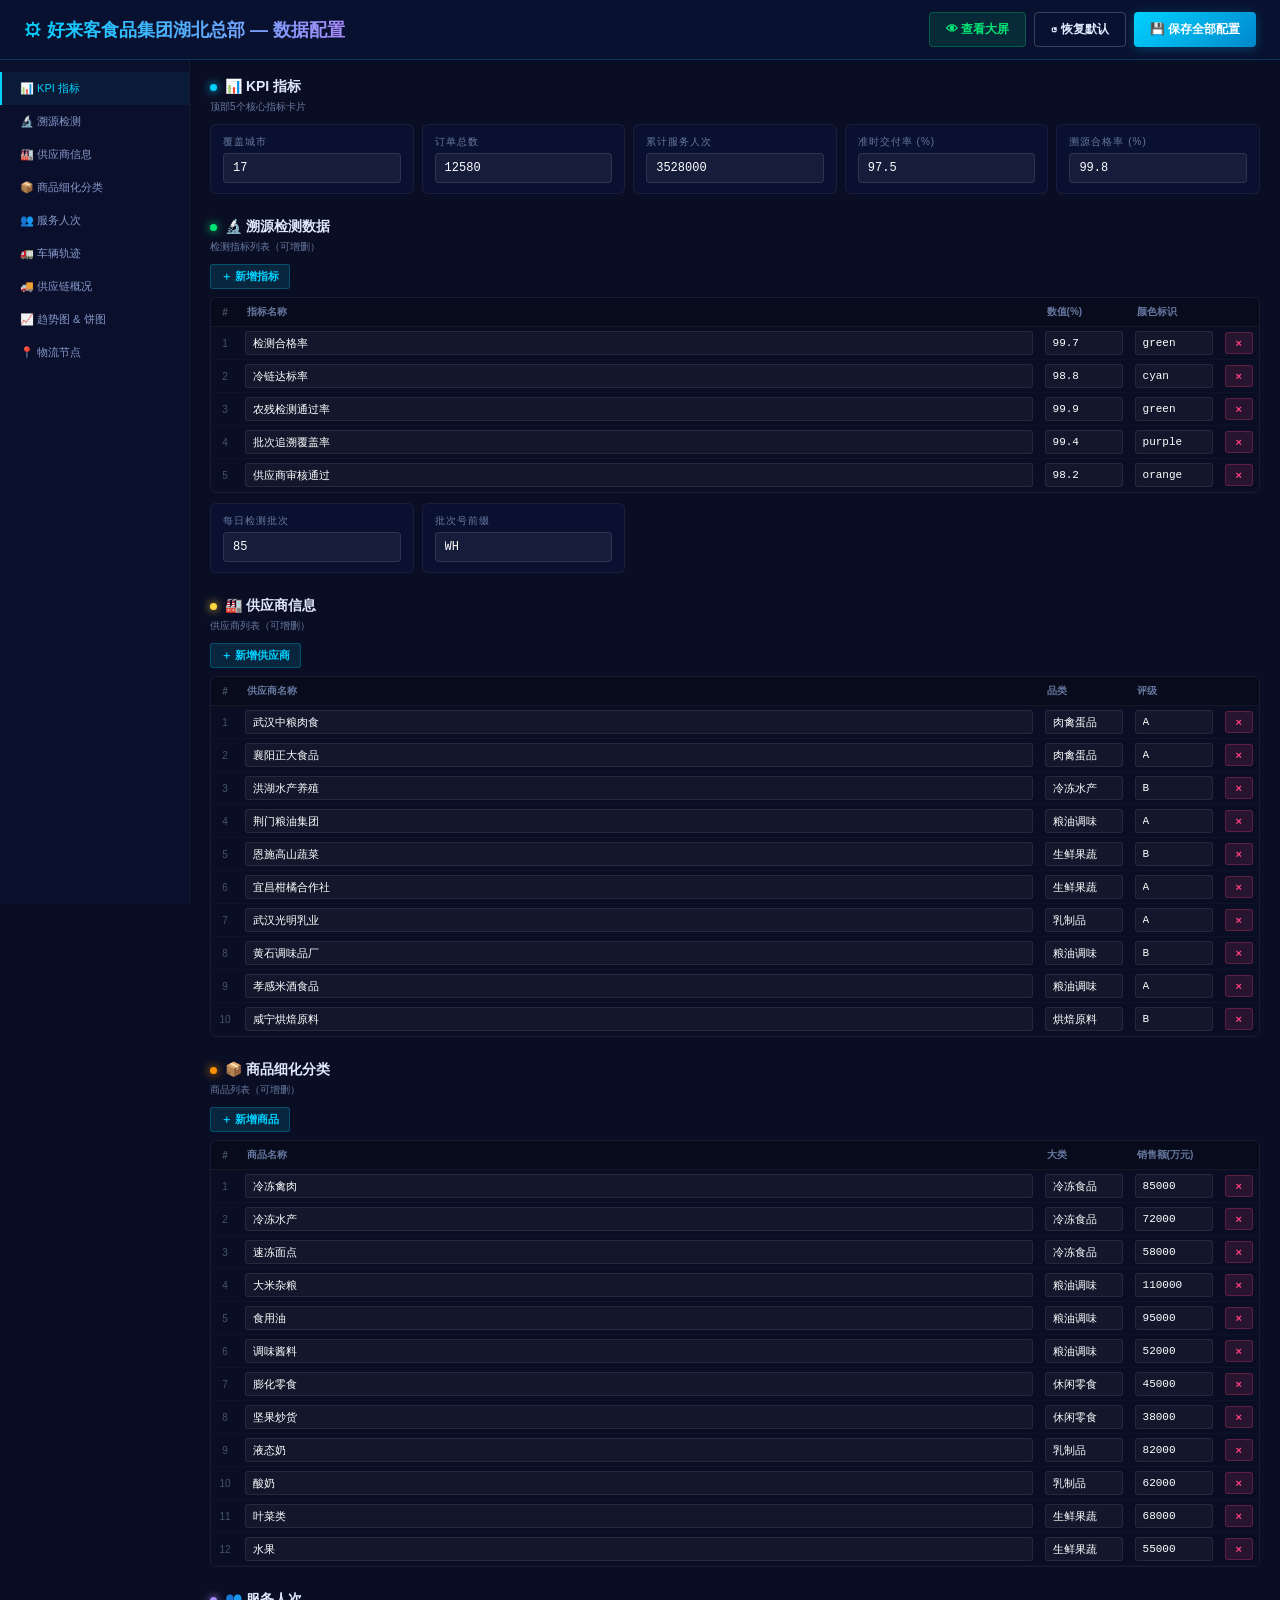
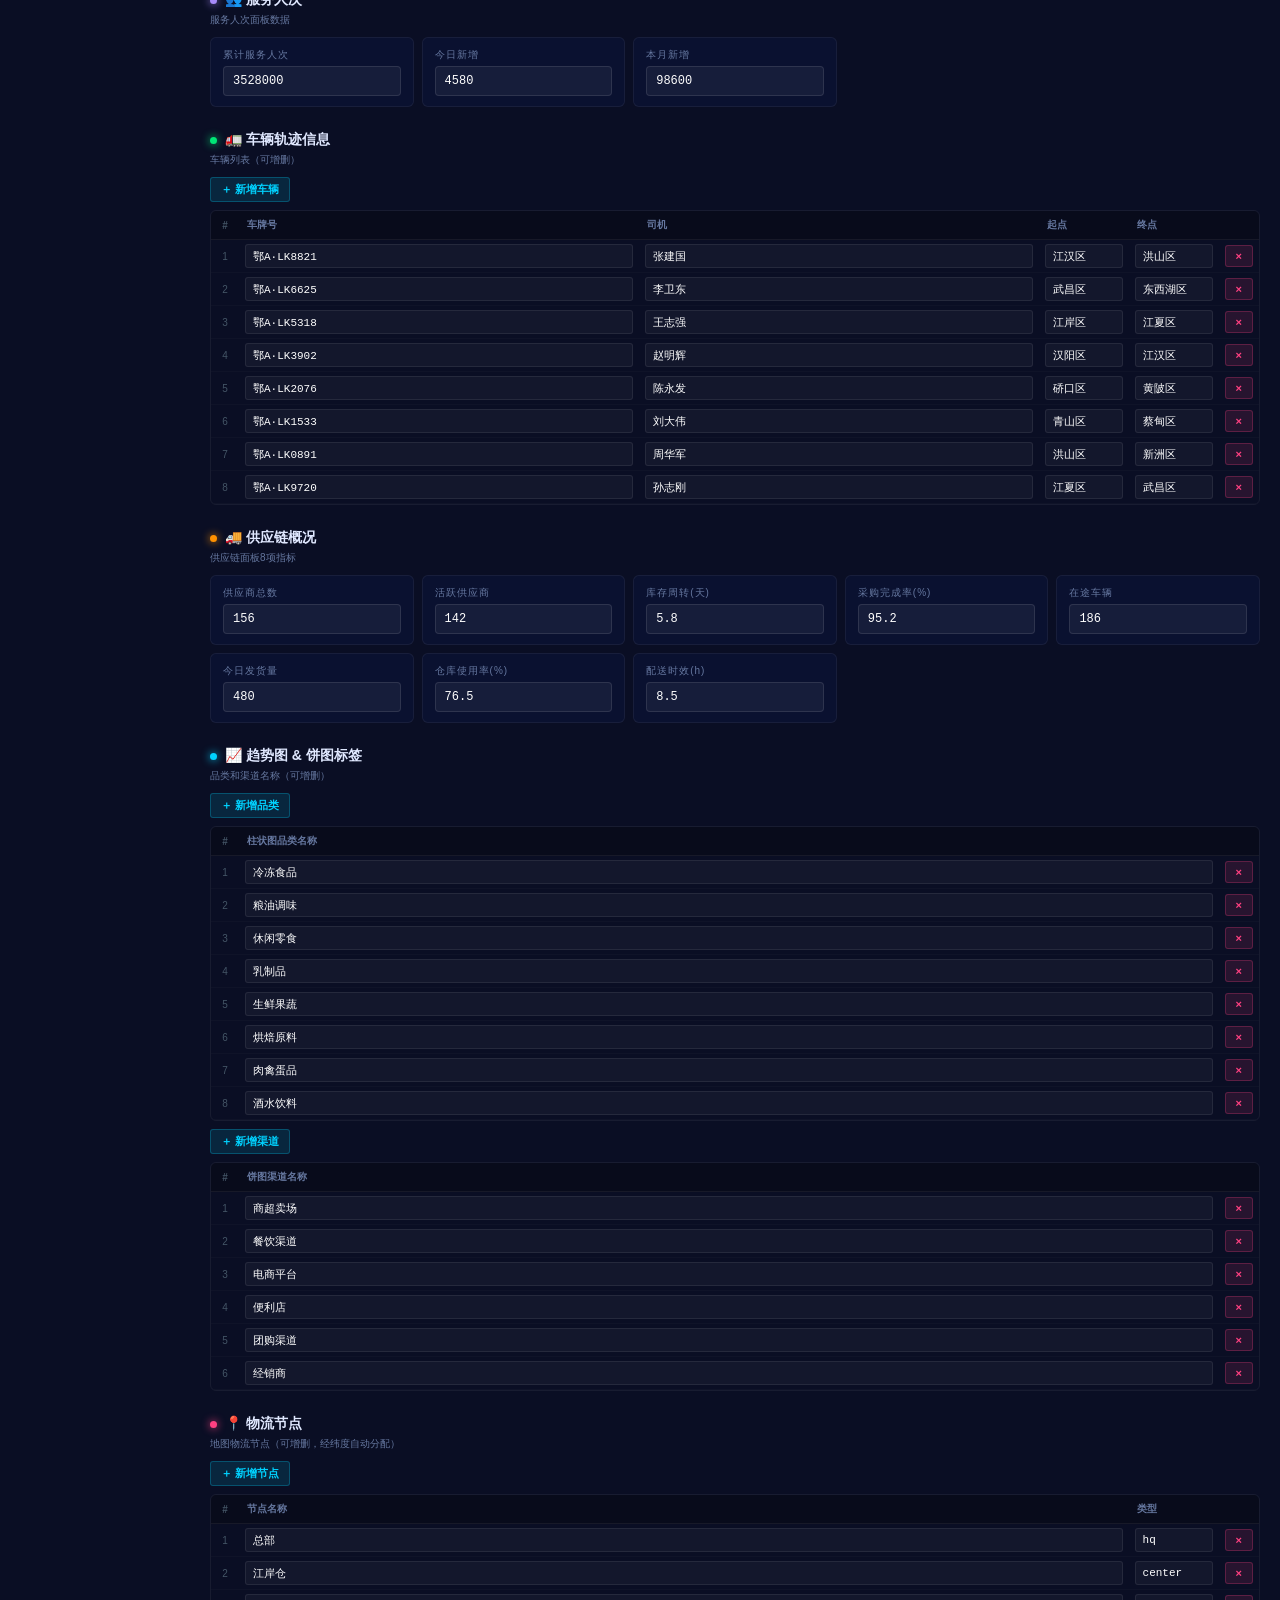
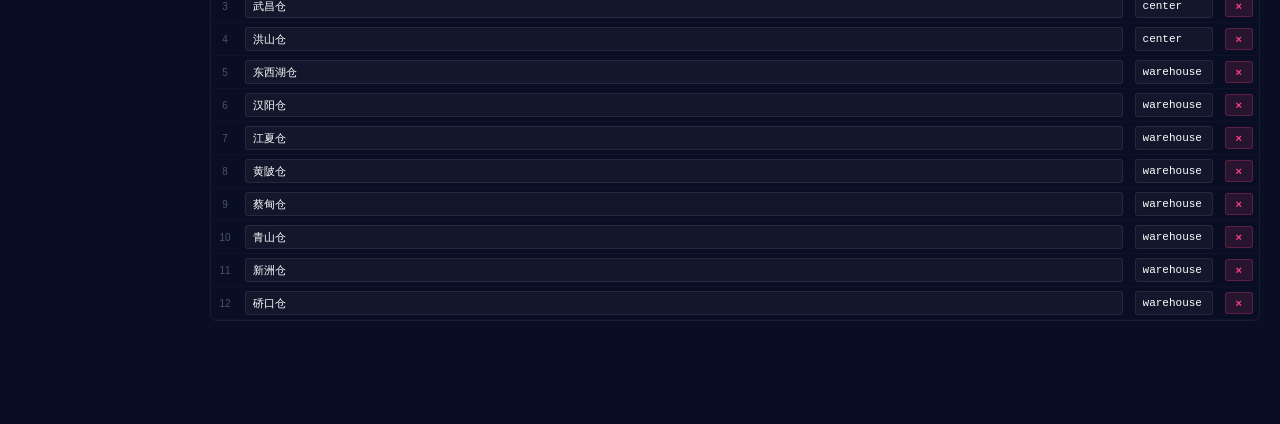
==== admin.html @ ce859909 "deploy" ====
<!DOCTYPE html>
<html lang="zh-CN">
<head>
<meta charset="UTF-8"><title>后台配置 - 好来客食品集团大屏</title>
<style>
*{margin:0;padding:0;box-sizing:border-box}
body{font-family:'Microsoft YaHei',sans-serif;background:#0a0e24;color:#e0e8ff;min-height:100vh}
.topbar{position:sticky;top:0;z-index:100;background:rgba(10,18,50,0.95);border-bottom:1px solid rgba(0,210,255,0.2);padding:12px 24px;display:flex;align-items:center;justify-content:space-between;backdrop-filter:blur(12px)}
.topbar h1{font-size:18px;background:linear-gradient(90deg,#00d2ff,#a78bfa);-webkit-background-clip:text;-webkit-text-fill-color:transparent}
.topbar .btns{display:flex;gap:8px}
.btn{padding:8px 16px;border-radius:4px;border:none;cursor:pointer;font-size:12px;font-weight:600;transition:all 0.2s}
.btn:hover{opacity:0.85}
.btn-save{background:linear-gradient(135deg,#00d2ff,#0088cc);color:#fff;box-shadow:0 2px 12px rgba(0,210,255,0.25)}
.btn-outline{background:transparent;color:#e0e8ff;border:1px solid rgba(255,255,255,0.2)}
.btn-green{background:rgba(0,230,118,0.12);color:#00e676;border:1px solid rgba(0,230,118,0.25)}
.btn-sm{padding:4px 10px;font-size:11px;border-radius:3px;cursor:pointer;border:none;font-weight:600;transition:all 0.15s}
.btn-add{background:rgba(0,210,255,0.12);color:#00d2ff;border:1px solid rgba(0,210,255,0.25)}
.btn-del{background:rgba(255,64,129,0.12);color:#ff4081;border:1px solid rgba(255,64,129,0.25)}
.btn-add:hover{background:rgba(0,210,255,0.22)}
.btn-del:hover{background:rgba(255,64,129,0.22)}
.layout{display:flex;max-width:1300px;margin:0 auto;min-height:calc(100vh - 56px)}
.sidebar{width:190px;flex-shrink:0;background:rgba(10,18,50,0.5);border-right:1px solid rgba(255,255,255,0.05);padding:12px 0;position:sticky;top:56px;height:calc(100vh - 56px);overflow-y:auto}
.sidebar .nav-item{display:block;padding:9px 18px;font-size:11px;color:#8899cc;cursor:pointer;border-left:2px solid transparent;transition:all 0.2s}
.sidebar .nav-item:hover{color:#e0e8ff;background:rgba(255,255,255,0.03)}
.sidebar .nav-item.active{color:#00d2ff;border-left-color:#00d2ff;background:rgba(0,210,255,0.06)}
.content{flex:1;padding:18px 20px;min-width:0}
.sec{margin-bottom:24px}
.sec-title{font-size:14px;font-weight:700;margin-bottom:4px;display:flex;align-items:center;gap:8px}
.sec-title .dot{width:7px;height:7px;border-radius:50%;flex-shrink:0}
.sec-desc{font-size:10px;color:#6678a0;margin-bottom:10px}
.sec-actions{margin-bottom:8px}
/* 卡片 */
.card-grid{display:grid;grid-template-columns:repeat(auto-fill,minmax(190px,1fr));gap:8px}
.card{background:rgba(10,20,60,0.5);border:1px solid rgba(255,255,255,0.06);border-radius:6px;padding:10px 12px}
.card label{display:block;font-size:10px;color:#6678a0;margin-bottom:4px;letter-spacing:1px}
.card input{width:100%;background:rgba(255,255,255,0.05);border:1px solid rgba(255,255,255,0.1);border-radius:4px;padding:7px 9px;color:#fff;font-size:12px;font-family:Consolas,monospace;outline:none}
.card input:focus{border-color:#00d2ff;box-shadow:0 0 0 2px rgba(0,210,255,0.1)}
/* 表格 */
.tbl-wrap{border:1px solid rgba(255,255,255,0.06);border-radius:6px;overflow:hidden}
.tbl{width:100%;border-collapse:collapse;font-size:12px}
.tbl thead th{text-align:left;padding:7px 8px;font-size:10px;font-weight:600;color:#6678a0;background:rgba(0,0,0,0.25);border-bottom:1px solid rgba(255,255,255,0.06)}
.tbl td{padding:4px 6px;border-bottom:1px solid rgba(255,255,255,0.02)}
.tbl tr:hover td{background:rgba(0,210,255,0.03)}
.tbl input{width:100%;background:rgba(255,255,255,0.04);border:1px solid rgba(255,255,255,0.08);border-radius:3px;padding:5px 7px;color:#fff;font-size:11px;font-family:Consolas,monospace;outline:none}
.tbl input:focus{border-color:#00d2ff}
.tbl .idx{width:28px;color:#445566;font-size:10px;text-align:center}
.tbl .act{width:36px;text-align:center}
.tbl .narrow{width:90px}
/* Toast */
.toast{position:fixed;top:20px;right:20px;background:#00e676;color:#070b24;padding:14px 22px;border-radius:8px;font-weight:700;font-size:13px;z-index:999;display:none;box-shadow:0 4px 24px rgba(0,230,118,0.3)}
.toast.show{display:block}
</style>
</head>
<body>

<header class="topbar">
  <h1>⚙ 好来客食品集团湖北总部 — 数据配置</h1>
  <div class="btns">
    <button class="btn btn-green" onclick="window.open('index.html')">👁 查看大屏</button>
    <button class="btn btn-outline" id="btnReset">↺ 恢复默认</button>
    <button class="btn btn-save" id="btnSave">💾 保存全部配置</button>
  </div>
</header>

<div class="layout">
  <nav class="sidebar" id="sidebar">
    <a class="nav-item active" data-target="sec-kpi">📊 KPI 指标</a>
    <a class="nav-item" data-target="sec-trace">🔬 溯源检测</a>
    <a class="nav-item" data-target="sec-supplier">🏭 供应商信息</a>
    <a class="nav-item" data-target="sec-product">📦 商品细化分类</a>
    <a class="nav-item" data-target="sec-service">👥 服务人次</a>
    <a class="nav-item" data-target="sec-vehicle">🚛 车辆轨迹</a>
    <a class="nav-item" data-target="sec-supply">🚚 供应链概况</a>
    <a class="nav-item" data-target="sec-chart">📈 趋势图 & 饼图</a>
    <a class="nav-item" data-target="sec-hubs">📍 物流节点</a>
  </nav>

  <main class="content">
    <!-- KPI: cards -->
    <div class="sec" id="sec-kpi"><div class="sec-title"><span class="dot" style="background:#00d2ff;box-shadow:0 0 8px #00d2ff"></span>📊 KPI 指标</div><div class="sec-desc">顶部5个核心指标卡片</div><div class="card-grid" id="f_kpi"></div></div>

    <!-- 溯源检测: cards + table -->
    <div class="sec" id="sec-trace"><div class="sec-title"><span class="dot" style="background:#00e676;box-shadow:0 0 8px #00e676"></span>🔬 溯源检测数据</div><div class="sec-desc">检测指标列表（可增删）</div><div class="sec-actions"><button class="btn-sm btn-add" onclick="addRow('trace_tbl','trace')">＋ 新增指标</button></div><div class="tbl-wrap"><table class="tbl"><thead><tr><th class="idx">#</th><th>指标名称</th><th class="narrow">数值(%)</th><th class="narrow">颜色标识</th><th class="act"></th></tr></thead><tbody id="trace_tbl"></tbody></table></div><div class="card-grid" style="margin-top:10px" id="f_trace_extra"></div></div>

    <!-- 供应商: table -->
    <div class="sec" id="sec-supplier"><div class="sec-title"><span class="dot" style="background:#ffd740;box-shadow:0 0 8px #ffd740"></span>🏭 供应商信息</div><div class="sec-desc">供应商列表（可增删）</div><div class="sec-actions"><button class="btn-sm btn-add" onclick="addRow('supplier_tbl','supplier')">＋ 新增供应商</button></div><div class="tbl-wrap"><table class="tbl"><thead><tr><th class="idx">#</th><th>供应商名称</th><th class="narrow">品类</th><th class="narrow">评级</th><th class="act"></th></tr></thead><tbody id="supplier_tbl"></tbody></table></div></div>

    <!-- 商品细化: table -->
    <div class="sec" id="sec-product"><div class="sec-title"><span class="dot" style="background:#ff9100;box-shadow:0 0 8px #ff9100"></span>📦 商品细化分类</div><div class="sec-desc">商品列表（可增删）</div><div class="sec-actions"><button class="btn-sm btn-add" onclick="addRow('product_tbl','product')">＋ 新增商品</button></div><div class="tbl-wrap"><table class="tbl"><thead><tr><th class="idx">#</th><th>商品名称</th><th class="narrow">大类</th><th class="narrow">销售额(万元)</th><th class="act"></th></tr></thead><tbody id="product_tbl"></tbody></table></div></div>

    <!-- 服务人次: cards -->
    <div class="sec" id="sec-service"><div class="sec-title"><span class="dot" style="background:#a78bfa;box-shadow:0 0 8px #a78bfa"></span>👥 服务人次</div><div class="sec-desc">服务人次面板数据</div><div class="card-grid" id="f_service"></div></div>

    <!-- 车辆轨迹: table -->
    <div class="sec" id="sec-vehicle"><div class="sec-title"><span class="dot" style="background:#00e676;box-shadow:0 0 8px #00e676"></span>🚛 车辆轨迹信息</div><div class="sec-desc">车辆列表（可增删）</div><div class="sec-actions"><button class="btn-sm btn-add" onclick="addRow('vehicle_tbl','vehicle')">＋ 新增车辆</button></div><div class="tbl-wrap"><table class="tbl"><thead><tr><th class="idx">#</th><th>车牌号</th><th>司机</th><th class="narrow">起点</th><th class="narrow">终点</th><th class="act"></th></tr></thead><tbody id="vehicle_tbl"></tbody></table></div></div>

    <!-- 供应链: cards -->
    <div class="sec" id="sec-supply"><div class="sec-title"><span class="dot" style="background:#ff9100;box-shadow:0 0 8px #ff9100"></span>🚚 供应链概况</div><div class="sec-desc">供应链面板8项指标</div><div class="card-grid" id="f_supply"></div></div>

    <!-- 图表标签: table -->
    <div class="sec" id="sec-chart"><div class="sec-title"><span class="dot" style="background:#00d2ff;box-shadow:0 0 8px #00d2ff"></span>📈 趋势图 & 饼图标签</div><div class="sec-desc">品类和渠道名称（可增删）</div><div class="sec-actions"><button class="btn-sm btn-add" onclick="addRow('cat_tbl','cat')">＋ 新增品类</button></div><div class="tbl-wrap" style="margin-bottom:8px"><table class="tbl"><thead><tr><th class="idx">#</th><th>柱状图品类名称</th><th class="act"></th></tr></thead><tbody id="cat_tbl"></tbody></table></div><div class="sec-actions"><button class="btn-sm btn-add" onclick="addRow('chn_tbl','chn')">＋ 新增渠道</button></div><div class="tbl-wrap"><table class="tbl"><thead><tr><th class="idx">#</th><th>饼图渠道名称</th><th class="act"></th></tr></thead><tbody id="chn_tbl"></tbody></table></div></div>

    <!-- 物流节点: table -->
    <div class="sec" id="sec-hubs"><div class="sec-title"><span class="dot" style="background:#ff4081;box-shadow:0 0 8px #ff4081"></span>📍 物流节点</div><div class="sec-desc">地图物流节点（可增删，经纬度自动分配）</div><div class="sec-actions"><button class="btn-sm btn-add" onclick="addRow('hub_tbl','hub')">＋ 新增节点</button></div><div class="tbl-wrap"><table class="tbl"><thead><tr><th class="idx">#</th><th>节点名称</th><th class="narrow">类型</th><th class="act"></th></tr></thead><tbody id="hub_tbl"></tbody></table></div></div>
  </main>
</div>

<div class="toast" id="toast"></div>

<script>
(function(){
/* ===== 数据加载 ===== */
function loadCfg(){try{return JSON.parse(localStorage.getItem('dashboard_config'))||{};}catch(e){return{};}}
function saveCfg(cfg){localStorage.setItem('dashboard_config',JSON.stringify(cfg));}
function arrCfg(key,fallback){var c=loadCfg();return(c[key]&&Array.isArray(c[key])&&c[key].length>0)?c[key]:fallback;}

var D = {
  suppliers:[
    {name:'武汉中粮肉食',cat:'肉禽蛋品',rating:'A'},{name:'襄阳正大食品',cat:'肉禽蛋品',rating:'A'},{name:'洪湖水产养殖',cat:'冷冻水产',rating:'B'},{name:'荆门粮油集团',cat:'粮油调味',rating:'A'},{name:'恩施高山蔬菜',cat:'生鲜果蔬',rating:'B'},{name:'宜昌柑橘合作社',cat:'生鲜果蔬',rating:'A'},{name:'武汉光明乳业',cat:'乳制品',rating:'A'},{name:'黄石调味品厂',cat:'粮油调味',rating:'B'},{name:'孝感米酒食品',cat:'粮油调味',rating:'A'},{name:'咸宁烘焙原料',cat:'烘焙原料',rating:'B'}
  ],
  products:[
    {name:'冷冻禽肉',cat:'冷冻食品',val:85000},{name:'冷冻水产',cat:'冷冻食品',val:72000},{name:'速冻面点',cat:'冷冻食品',val:58000},{name:'大米杂粮',cat:'粮油调味',val:110000},{name:'食用油',cat:'粮油调味',val:95000},{name:'调味酱料',cat:'粮油调味',val:52000},{name:'膨化零食',cat:'休闲零食',val:45000},{name:'坚果炒货',cat:'休闲零食',val:38000},{name:'液态奶',cat:'乳制品',val:82000},{name:'酸奶',cat:'乳制品',val:62000},{name:'叶菜类',cat:'生鲜果蔬',val:68000},{name:'水果',cat:'生鲜果蔬',val:55000}
  ],
  vehicles:[
    {plate:'鄂A·LK8821',driver:'张建国',from:'江汉区',to:'洪山区'},{plate:'鄂A·LK6625',driver:'李卫东',from:'武昌区',to:'东西湖区'},{plate:'鄂A·LK5318',driver:'王志强',from:'江岸区',to:'江夏区'},{plate:'鄂A·LK3902',driver:'赵明辉',from:'汉阳区',to:'江汉区'},{plate:'鄂A·LK2076',driver:'陈永发',from:'硚口区',to:'黄陂区'},{plate:'鄂A·LK1533',driver:'刘大伟',from:'青山区',to:'蔡甸区'},{plate:'鄂A·LK0891',driver:'周华军',from:'洪山区',to:'新洲区'},{plate:'鄂A·LK9720',driver:'孙志刚',from:'江夏区',to:'武昌区'}
  ],
  hubs:[
    {name:'总部',type:'hq'},{name:'江岸仓',type:'center'},{name:'武昌仓',type:'center'},{name:'洪山仓',type:'center'},{name:'东西湖仓',type:'warehouse'},{name:'汉阳仓',type:'warehouse'},{name:'江夏仓',type:'warehouse'},{name:'黄陂仓',type:'warehouse'},{name:'蔡甸仓',type:'warehouse'},{name:'青山仓',type:'warehouse'},{name:'新洲仓',type:'warehouse'},{name:'硚口仓',type:'warehouse'}
  ],
  trace_items:[
    {label:'检测合格率',val:99.7,color:'green'},{label:'冷链达标率',val:98.8,color:'cyan'},{label:'农残检测通过率',val:99.9,color:'green'},{label:'批次追溯覆盖率',val:99.4,color:'purple'},{label:'供应商审核通过',val:98.2,color:'orange'}
  ],
  chart_cats:['冷冻食品','粮油调味','休闲零食','乳制品','生鲜果蔬','烘焙原料','肉禽蛋品','酒水饮料'],
  chart_chns:['商超卖场','餐饮渠道','电商平台','便利店','团购渠道','经销商']
};

function gv(key,fallback){var c=loadCfg();return(c[key]!==undefined&&c[key]!==null)?c[key]:fallback;}

/* ===== 渲染辅助 ===== */
function card(label,key,fallback){return'<div class="card"><label>'+label+'</label><input id="cf_'+key+'" value="'+String(gv(key,fallback)).replace(/"/g,'&quot;')+'"></div>';}
function tinp(value){return'<input value="'+String(value||'').replace(/"/g,'&quot;')+'">';}
function delBtn(tblId){return'<button class="btn-sm btn-del" onclick="delRow(this,\''+tblId+'\')">×</button>';}

/* ===== 表格渲染 ===== */
function renderTbl(tblId, data, cols, keys, cfgKey, defaultData){
  var arr = arrCfg(cfgKey, defaultData);
  var h='';
  arr.forEach(function(row,i){
    h+='<tr>';
    h+='<td class="idx">'+(i+1)+'</td>';
    cols.forEach(function(c,j){
      h+='<td class="'+(c.cls||'')+'">'+tinp(row[keys[j]])+'</td>';
    });
    h+='<td class="act">'+delBtn(tblId)+'</td>';
    h+='</tr>';
  });
  document.getElementById(tblId).innerHTML=h||'<tr><td colspan="'+(cols.length+2)+'" style="text-align:center;color:#556688;padding:14px;">暂无数据，点击「＋ 新增」添加</td></tr>';
}

/* ===== 卡片渲染 ===== */
function renderCards(){
  var h='';h+=card('覆盖城市','kpi_cities',17);h+=card('订单总数','kpi_orders',12580);h+=card('累计服务人次','kpi_service',3528000);h+=card('准时交付率 (%)','kpi_rate',97.5);h+=card('溯源合格率 (%)','kpi_trace',99.80);
  document.getElementById('f_kpi').innerHTML=h;
  h='';h+=card('每日检测批次','tr_tests',85);h+=card('批次号前缀','tr_prefix','WH');
  document.getElementById('f_trace_extra').innerHTML=h;
  h='';h+=card('累计服务人次','svc_total',3528000);h+=card('今日新增','svc_today',4580);h+=card('本月新增','svc_month',98600);
  document.getElementById('f_service').innerHTML=h;
  h='';h+=card('供应商总数','sp_total',156);h+=card('活跃供应商','sp_active',142);h+=card('库存周转(天)','sp_turn',5.8);h+=card('采购完成率(%)','sp_proc',95.2);
  h+=card('在途车辆','sp_veh',186);h+=card('今日发货量','sp_ship',480);h+=card('仓库使用率(%)','sp_wh',76.5);h+=card('配送时效(h)','sp_del',8.5);
  document.getElementById('f_supply').innerHTML=h;
}

/* ===== 新增行 ===== */
var NEW_DEFAULTS = {
  trace: {label:'新指标',val:95,color:'cyan'},
  supplier: {name:'新供应商',cat:'未分类',rating:'B'},
  product: {name:'新商品',cat:'未分类',val:10000},
  vehicle: {plate:'鄂A·新车辆',driver:'司机',from:'武汉',to:'武汉'},
  hub: {name:'新节点',type:'warehouse'},
  cat: {name:'新品类'},
  chn: {name:'新渠道'}
};

function addRow(tblId, type){
  var arr = arrCfg(getCfgKey(tblId), []);
  var def = NEW_DEFAULTS[type] || {};
  arr.push(def);
  // 更新config
  var cfg = loadCfg();
  cfg[getCfgKey(tblId)] = arr;
  saveCfg(cfg);
  // 重渲染
  refreshAll();
}

function delRow(btn, tblId){
  var row = btn.closest('tr');
  var idx = Array.prototype.indexOf.call(row.parentNode.children, row);
  var arr = arrCfg(getCfgKey(tblId), []);
  if(idx>=0 && idx<arr.length) arr.splice(idx,1);
  var cfg = loadCfg();
  cfg[getCfgKey(tblId)] = arr;
  saveCfg(cfg);
  refreshAll();
}

function getCfgKey(tblId){
  var map = {
    trace_tbl:'trace_items', supplier_tbl:'suppliers', product_tbl:'products',
    vehicle_tbl:'vehicles', hub_tbl:'hubs', cat_tbl:'chart_cats', chn_tbl:'chart_chns'
  };
  return map[tblId]||tblId;
}

function refreshAll(){
  renderTbl('trace_tbl',null,[{cls:'wide'},{cls:'narrow'},{cls:'narrow'}],['label','val','color'],'trace_items',D.trace_items);
  renderTbl('supplier_tbl',null,[{cls:'wide'},{cls:'narrow'},{cls:'narrow'}],['name','cat','rating'],'suppliers',D.suppliers);
  renderTbl('product_tbl',null,[{cls:'wide'},{cls:'narrow'},{cls:'narrow'}],['name','cat','val'],'products',D.products);
  renderTbl('vehicle_tbl',null,[{cls:''},{cls:''},{cls:'narrow'},{cls:'narrow'}],['plate','driver','from','to'],'vehicles',D.vehicles);
  renderTbl('hub_tbl',null,[{cls:'wide'},{cls:'narrow'}],['name','type'],'hubs',D.hubs);
  // 简单字符串表格
  renderStrTbl('cat_tbl','chart_cats',D.chart_cats);
  renderStrTbl('chn_tbl','chart_chns',D.chart_chns);
  renderCards();
}

function renderStrTbl(tblId, cfgKey, defaultData){
  var arr = arrCfg(cfgKey, defaultData);
  var h='';
  arr.forEach(function(v,i){
    h+='<tr><td class="idx">'+(i+1)+'</td><td>'+tinp(v)+'</td><td class="act">'+delBtn(tblId)+'</td></tr>';
  });
  document.getElementById(tblId).innerHTML=h||'<tr><td colspan="3" style="text-align:center;color:#556688;padding:14px;">暂无数据</td></tr>';
}

/* ===== 保存 ===== */
function saveAll(){
  var cfg = loadCfg();

  // 简单字段（卡片）
  var fields = ['kpi_cities','kpi_orders','kpi_service','kpi_rate','kpi_trace','tr_tests','tr_prefix','svc_total','svc_today','svc_month','sp_total','sp_active','sp_turn','sp_proc','sp_veh','sp_ship','sp_wh','sp_del'];
  fields.forEach(function(k){
    var el = document.getElementById('cf_'+k);
    if(el){var v=el.value.trim();var n=Number(v);cfg[k]=(!isNaN(n)&&isFinite(n)&&v!=='')?n:v;}
  });

  // 数组表格
  function saveTbl(tblId, cfgKey, keys){
    var rows = document.getElementById(tblId).querySelectorAll('tbody tr');
    var arr = [];
    rows.forEach(function(row){
      var inputs = row.querySelectorAll('input');
      if(inputs.length === keys.length){
        var obj = {};
        keys.forEach(function(k,i){ var v=inputs[i].value.trim();var n=Number(v);obj[k]=(!isNaN(n)&&isFinite(n)&&v!=='')?n:v; });
        arr.push(obj);
      }
    });
    cfg[cfgKey] = arr;
  }

  function saveStrTbl(tblId, cfgKey){
    var rows = document.getElementById(tblId).querySelectorAll('tbody tr');
    var arr = [];
    rows.forEach(function(row){
      var inp = row.querySelector('input');
      if(inp && inp.value.trim()) arr.push(inp.value.trim());
    });
    cfg[cfgKey] = arr;
  }

  saveTbl('trace_tbl','trace_items',['label','val','color']);
  saveTbl('supplier_tbl','suppliers',['name','cat','rating']);
  saveTbl('product_tbl','products',['name','cat','val']);
  saveTbl('vehicle_tbl','vehicles',['plate','driver','from','to']);
  saveTbl('hub_tbl','hubs',['name','type']);
  saveStrTbl('cat_tbl','chart_cats');
  saveStrTbl('chn_tbl','chart_chns');

  saveCfg(cfg);
  var total = Object.keys(cfg).length;
  var t = document.getElementById('toast');
  t.textContent = '✅ 已保存 '+total+' 个配置项，刷新大屏即可生效';
  t.classList.add('show');
  setTimeout(function(){t.classList.remove('show');},3000);
}

function resetAll(){
  if(confirm('确认恢复全部默认配置？此操作不可撤销。')){localStorage.removeItem('dashboard_config');location.reload();}
}

/* ===== 侧栏导航 ===== */
document.querySelectorAll('.nav-item').forEach(function(el){
  el.addEventListener('click',function(e){
    e.preventDefault();
    document.querySelectorAll('.nav-item').forEach(function(n){n.classList.remove('active');});
    el.classList.add('active');
    var t=document.getElementById(el.getAttribute('data-target'));
    if(t)t.scrollIntoView({behavior:'smooth',block:'start'});
  });
});
window.addEventListener('scroll',function(){
  var cur='';
  document.querySelectorAll('.sec').forEach(function(s){if(window.scrollY>=s.offsetTop-100)cur=s.id;});
  document.querySelectorAll('.nav-item').forEach(function(n){n.classList.toggle('active',n.getAttribute('data-target')===cur);});
});

document.getElementById('btnSave').addEventListener('click',saveAll);
document.getElementById('btnReset').addEventListener('click',resetAll);

refreshAll();
})();
</script>
</body>
</html>
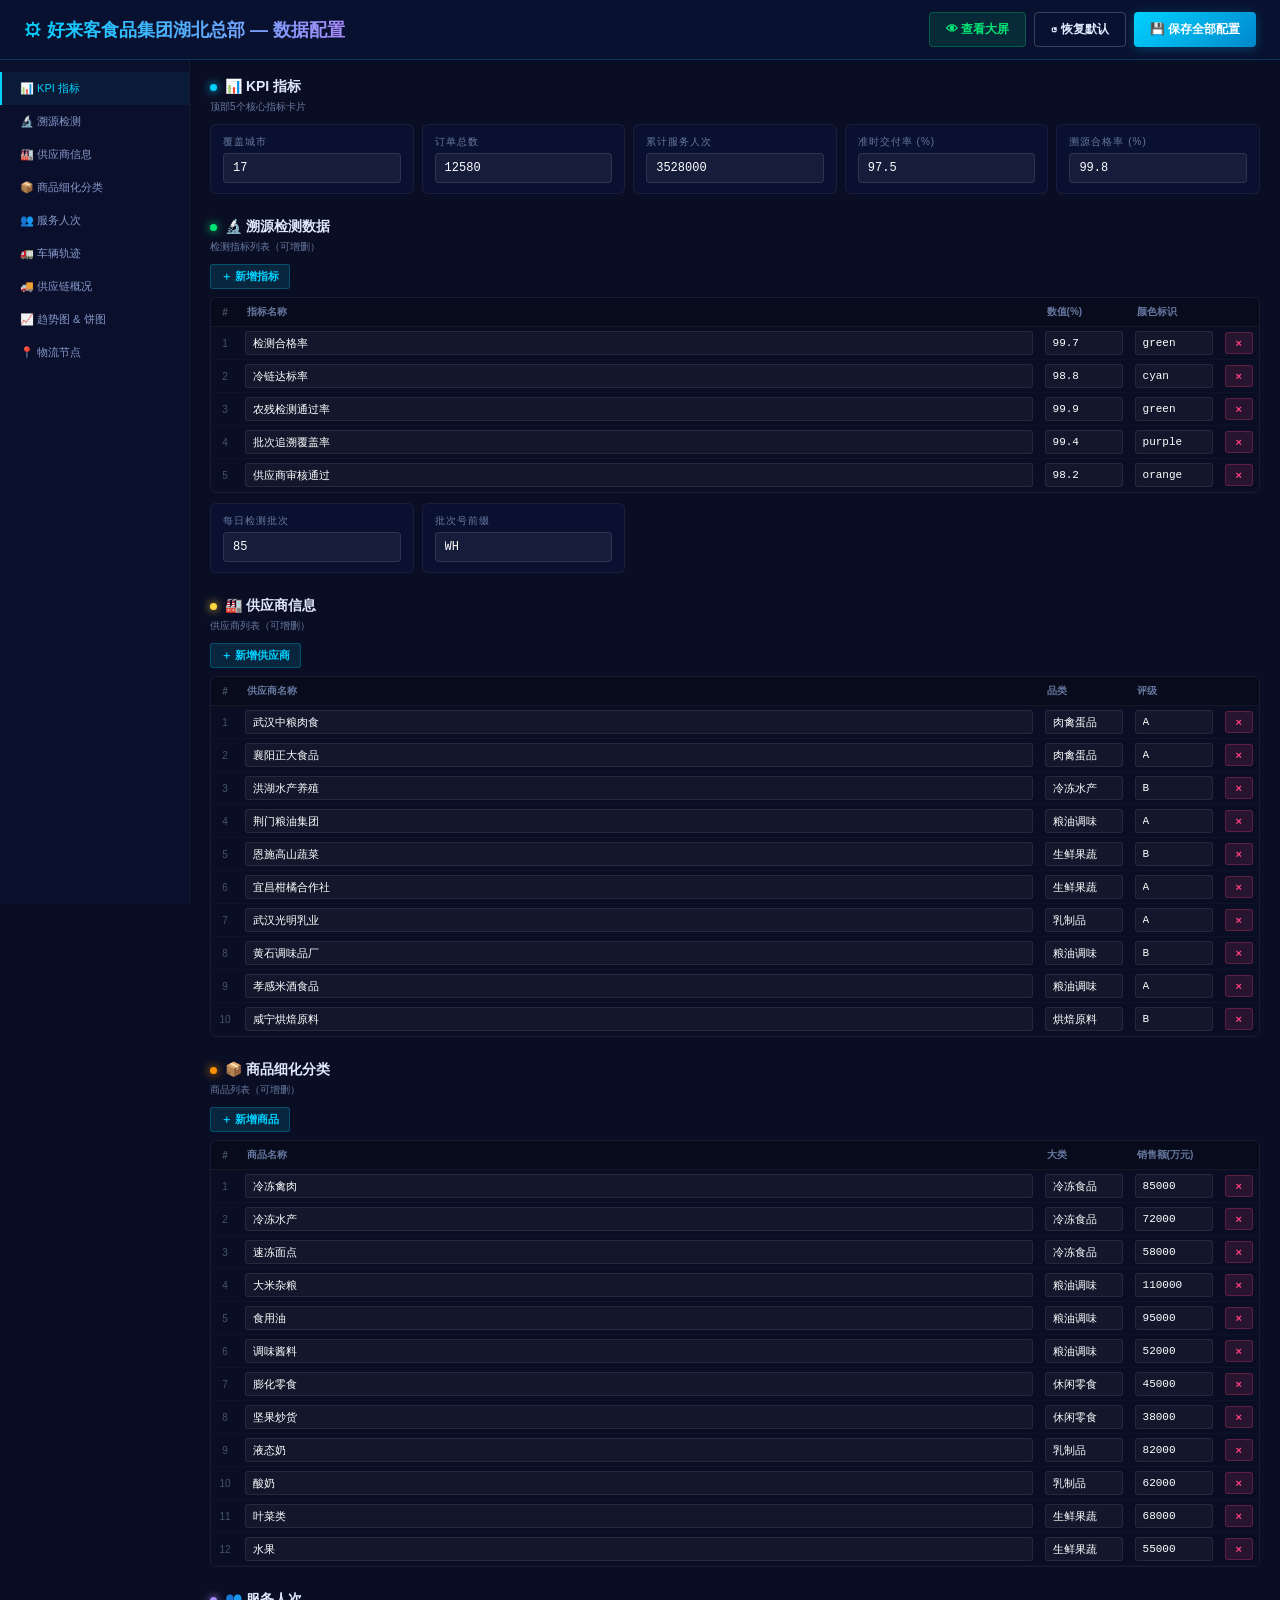
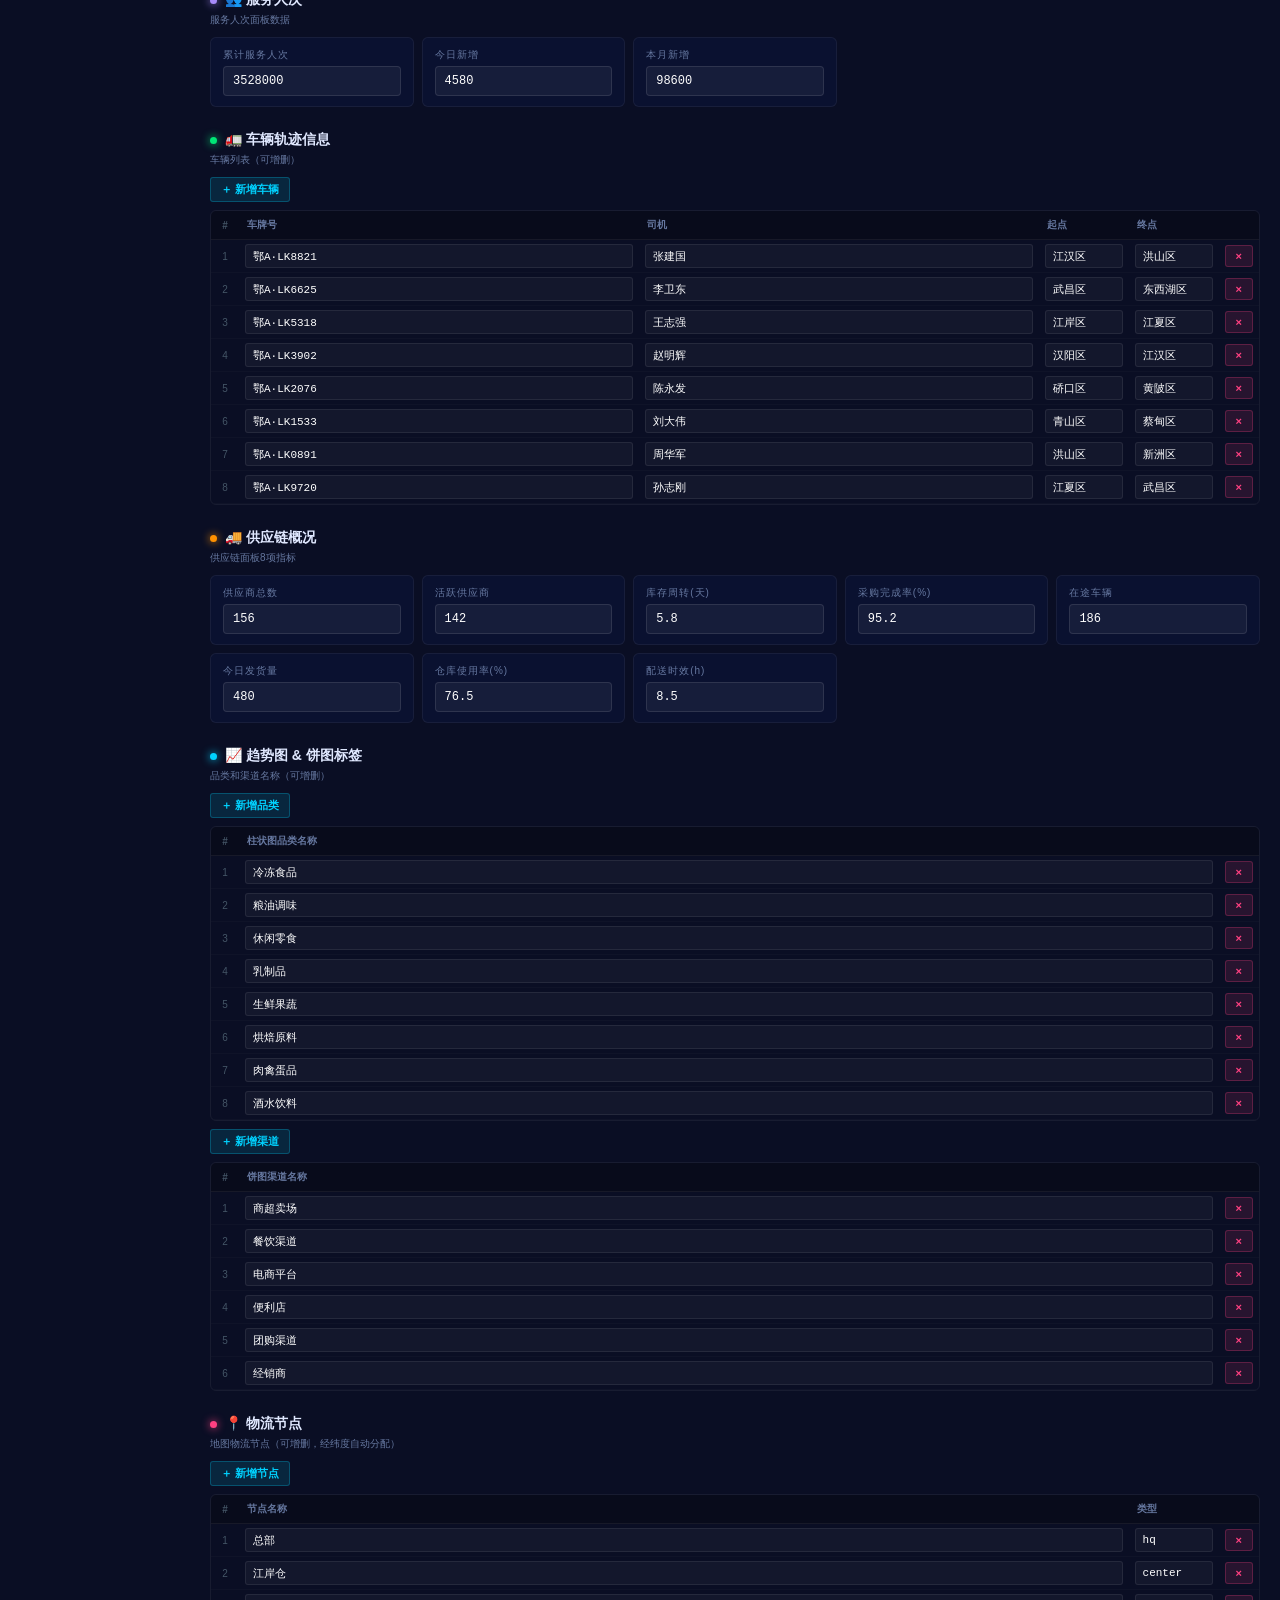
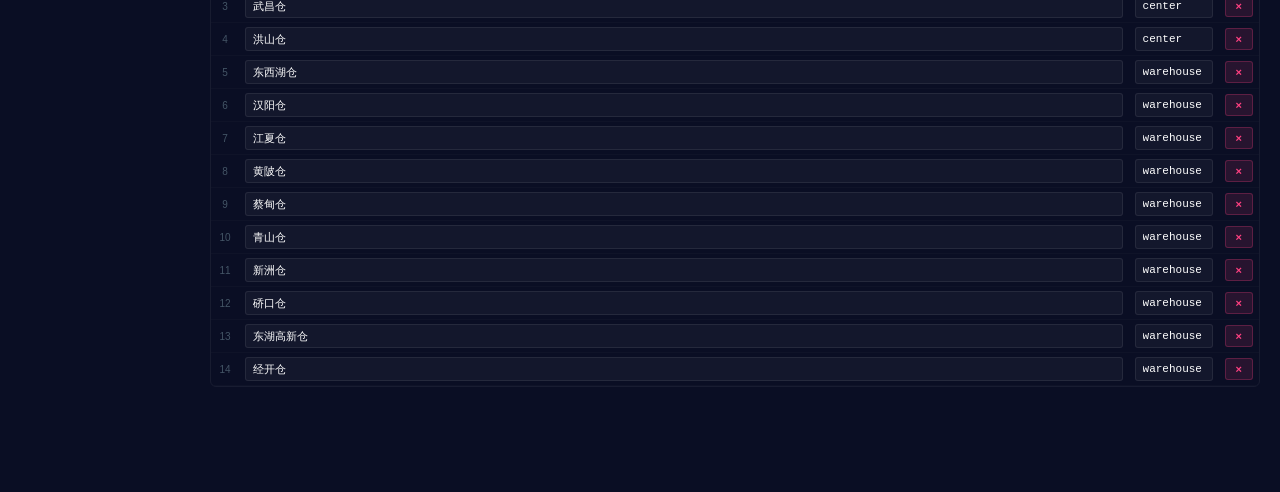
==== commit 83379694: "add hub defaults" ====
--- a/admin.html
+++ b/admin.html
@@ -125,7 +125,7 @@
     {plate:'鄂A·LK8821',driver:'张建国',from:'江汉区',to:'洪山区'},{plate:'鄂A·LK6625',driver:'李卫东',from:'武昌区',to:'东西湖区'},{plate:'鄂A·LK5318',driver:'王志强',from:'江岸区',to:'江夏区'},{plate:'鄂A·LK3902',driver:'赵明辉',from:'汉阳区',to:'江汉区'},{plate:'鄂A·LK2076',driver:'陈永发',from:'硚口区',to:'黄陂区'},{plate:'鄂A·LK1533',driver:'刘大伟',from:'青山区',to:'蔡甸区'},{plate:'鄂A·LK0891',driver:'周华军',from:'洪山区',to:'新洲区'},{plate:'鄂A·LK9720',driver:'孙志刚',from:'江夏区',to:'武昌区'}
   ],
   hubs:[
-    {name:'总部',type:'hq'},{name:'江岸仓',type:'center'},{name:'武昌仓',type:'center'},{name:'洪山仓',type:'center'},{name:'东西湖仓',type:'warehouse'},{name:'汉阳仓',type:'warehouse'},{name:'江夏仓',type:'warehouse'},{name:'黄陂仓',type:'warehouse'},{name:'蔡甸仓',type:'warehouse'},{name:'青山仓',type:'warehouse'},{name:'新洲仓',type:'warehouse'},{name:'硚口仓',type:'warehouse'}
+    {name:'总部',type:'hq'},{name:'江岸仓',type:'center'},{name:'武昌仓',type:'center'},{name:'洪山仓',type:'center'},{name:'东西湖仓',type:'warehouse'},{name:'汉阳仓',type:'warehouse'},{name:'江夏仓',type:'warehouse'},{name:'黄陂仓',type:'warehouse'},{name:'蔡甸仓',type:'warehouse'},{name:'青山仓',type:'warehouse'},{name:'新洲仓',type:'warehouse'},{name:'硚口仓',type:'warehouse'},{name:'东湖高新仓',type:'warehouse'},{name:'经开仓',type:'warehouse'}
   ],
   trace_items:[
     {label:'检测合格率',val:99.7,color:'green'},{label:'冷链达标率',val:98.8,color:'cyan'},{label:'农残检测通过率',val:99.9,color:'green'},{label:'批次追溯覆盖率',val:99.4,color:'purple'},{label:'供应商审核通过',val:98.2,color:'orange'}
